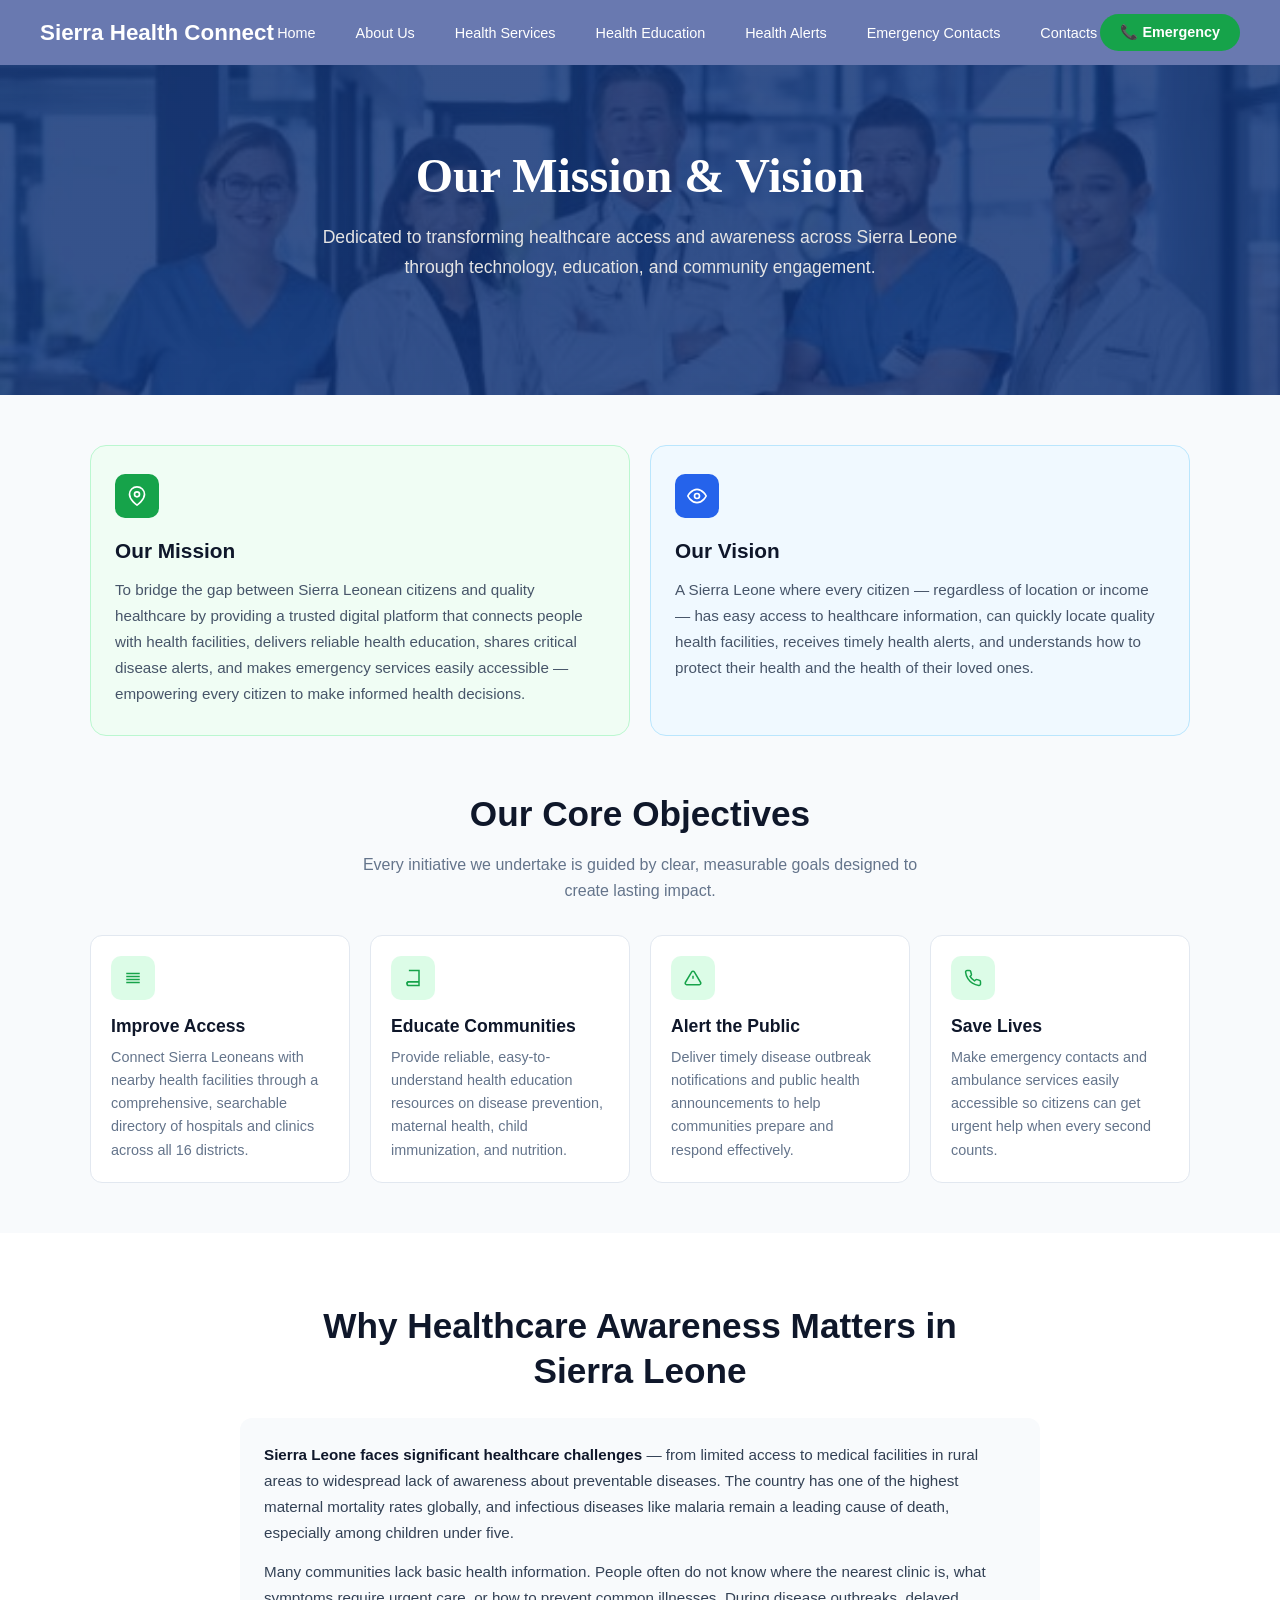
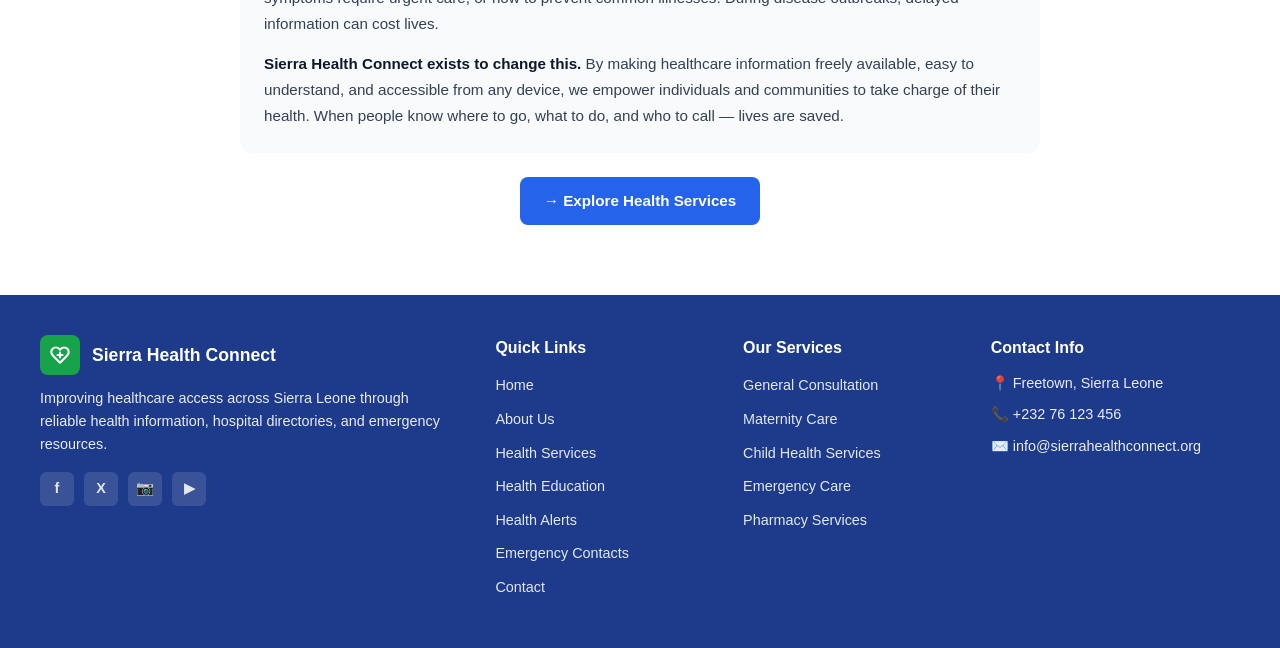
==== about.html @ 1f0c2585 "Full Website" ====
<!doctype html>
<html lang="en">
  <head>
    <meta charset="UTF-8" />
    <meta name="viewport" content="width=device-width, initial-scale=1.0" />
    <title>Health Services</title>
    <link rel="stylesheet" href="./css/about.css" />
  </head>
  <body>
    <header>
      <a class="logo" href="#">Sierra Health Connect</a>
      <ul>
        <li><a href="./index.html">Home</a></li>
        <li><a href="./about.html">About Us</a></li>
        <li class="hidden">
          <a href="./healthserices.html">Health Services</a>
        </li>
        <li class="hidden">
          <a href="./health-education.html">Health Education</a>
        </li>
        <li class="hidden"><a href="./health-alert.html">Health Alerts</a></li>
        <li class="hidden">
          <a href="./emergency.html">Emergency Contacts</a>
        </li>
        <li><a href="./contact.html">Contacts</a></li>
      </ul>
      <button type="button" class="let-talk">📞 Emergency</button>
    </header>

    <!-- HERO SECTION -->
    <section class="hero">
      <div class="Overlay"></div>

      <div class="content">
        <h1>Our Mission & Vision</h1>
        <p>
          Dedicated to transforming healthcare access and awareness across
          Sierra Leone <br />through technology, education, and community
          engagement.
        </p>
      </div>
    </section>

    <section class="about-section">
      <!-- Section 1: Mission & Vision -->
      <div class="mv-grid">
        <div class="mv-card mission">
          <div class="icon-box green">
            <svg
              width="20"
              height="20"
              viewBox="0 0 24 24"
              fill="none"
              stroke="currentColor"
              stroke-width="2"
            >
              <path d="M21 10c0 7-9 13-9 13s-9-6-9-13a9 9 0 0 1 18 0z" />
              <circle cx="12" cy="10" r="3" />
            </svg>
          </div>
          <h3>Our Mission</h3>
          <p>
            To bridge the gap between Sierra Leonean citizens and quality
            healthcare by providing a trusted digital platform that connects
            people with health facilities, delivers reliable health education,
            shares critical disease alerts, and makes emergency services easily
            accessible — empowering every citizen to make informed health
            decisions.
          </p>
        </div>

        <div class="mv-card vision">
          <div class="icon-box blue">
            <svg
              width="20"
              height="20"
              viewBox="0 0 24 24"
              fill="none"
              stroke="currentColor"
              stroke-width="2"
            >
              <path d="M1 12s4-8 11-8 11 8 11 8-4 8-11 8-11-8-11-8z" />
              <circle cx="12" cy="12" r="3" />
            </svg>
          </div>
          <h3>Our Vision</h3>
          <p>
            A Sierra Leone where every citizen — regardless of location or
            income — has easy access to healthcare information, can quickly
            locate quality health facilities, receives timely health alerts, and
            understands how to protect their health and the health of their
            loved ones.
          </p>
        </div>
      </div>

      <!-- Section 2: Core Objectives -->
      <div class="objectives">
        <div class="section-header">
          <h2>Our Core Objectives</h2>
          <p>
            Every initiative we undertake is guided by clear, measurable goals
            designed to create lasting impact.
          </p>
        </div>

        <div class="obj-grid">
          <div class="obj-card">
            <div class="icon-box green-light">
              <svg
                width="18"
                height="18"
                viewBox="0 0 24 24"
                fill="none"
                stroke="currentColor"
                stroke-width="2"
              >
                <path d="M21 10H3M21 6H3M21 14H3M21 18H3" />
              </svg>
            </div>
            <h4>Improve Access</h4>
            <p>
              Connect Sierra Leoneans with nearby health facilities through a
              comprehensive, searchable directory of hospitals and clinics
              across all 16 districts.
            </p>
          </div>

          <div class="obj-card">
            <div class="icon-box green-light">
              <svg
                width="18"
                height="18"
                viewBox="0 0 24 24"
                fill="none"
                stroke="currentColor"
                stroke-width="2"
              >
                <path d="M4 19.5A2.5 2.5 0 0 1 6.5 17H20" />
                <path d="M6.5 2H20v20H6.5a2.5 2.5 0 0 1 0-5H20" />
              </svg>
            </div>
            <h4>Educate Communities</h4>
            <p>
              Provide reliable, easy-to-understand health education resources on
              disease prevention, maternal health, child immunization, and
              nutrition.
            </p>
          </div>

          <div class="obj-card">
            <div class="icon-box green-light">
              <svg
                width="18"
                height="18"
                viewBox="0 0 24 24"
                fill="none"
                stroke="currentColor"
                stroke-width="2"
              >
                <path
                  d="M10.29 3.86L1.82 18a2 2 0 0 0 1.71 3h16.94a2 2 0 0 0 1.71-3L13.71 3.86a2 2 0 0 0-3.42 0z"
                />
                <line x1="12" y1="9" x2="12" y2="13" />
                <line x1="12" y1="17" x2="12.01" y2="17" />
              </svg>
            </div>
            <h4>Alert the Public</h4>
            <p>
              Deliver timely disease outbreak notifications and public health
              announcements to help communities prepare and respond effectively.
            </p>
          </div>

          <div class="obj-card">
            <div class="icon-box green-light">
              <svg
                width="18"
                height="18"
                viewBox="0 0 24 24"
                fill="none"
                stroke="currentColor"
                stroke-width="2"
              >
                <path
                  d="M22 16.92v3a2 2 0 0 1-2.18 2 19.79 19.79 0 0 1-8.63-3.07 19.5 19.5 0 0 1-6-6 19.79 19.79 0 0 1-3.07-8.67A2 2 0 0 1 4.11 2h3a2 2 0 0 1 2 1.72 12.84 12.84 0 0 0 .7 2.81 2 2 0 0 1-.45 2.11L8.09 9.91a16 16 0 0 0 6 6l1.27-1.27a2 2 0 0 1 2.11-.45 12.84 12.84 0 0 0 2.81.7A2 2 0 0 1 22 16.92z"
                />
              </svg>
            </div>
            <h4>Save Lives</h4>
            <p>
              Make emergency contacts and ambulance services easily accessible
              so citizens can get urgent help when every second counts.
            </p>
          </div>
        </div>
      </div>
    </section>

    <!-- Section 1: Why Healthcare Awareness Matters -->
    <section class="awareness-section">
      <h2>Why Healthcare Awareness Matters in Sierra Leone</h2>

      <div class="content-box">
        <p>
          <strong>Sierra Leone faces significant healthcare challenges</strong>
          — from limited access to medical facilities in rural areas to
          widespread lack of awareness about preventable diseases. The country
          has one of the highest maternal mortality rates globally, and
          infectious diseases like malaria remain a leading cause of death,
          especially among children under five.
        </p>

        <p>
          Many communities lack basic health information. People often do not
          know where the nearest clinic is, what symptoms require urgent care,
          or how to prevent common illnesses. During disease outbreaks, delayed
          information can cost lives.
        </p>

        <p>
          <strong>Sierra Health Connect exists to change this.</strong> By
          making healthcare information freely available, easy to understand,
          and accessible from any device, we empower individuals and communities
          to take charge of their health. When people know where to go, what to
          do, and who to call — lives are saved.
        </p>
      </div>

      <div class="cta-wrap">
        <a href="./health-serices.html" class="btn-explore"
          >→ Explore Health Services</a
        >
      </div>
    </section>

    <!-- Section 2: Footer -->
    <footer class="footer">
      <div class="footer-grid">
        <!-- Col 1: Brand -->
        <div class="footer-col">
          <div class="brand">
            <div class="logo-box">
              <svg
                xmlns="http://www.w3.org/2000/svg"
                width="20"
                height="20"
                viewBox="0 0 24 24"
                fill="none"
                stroke="white"
                stroke-width="2.5"
                stroke-linecap="round"
                stroke-linejoin="round"
              >
                <path
                  d="M20.84 4.61a5.5 5.5 0 0 0-7.78 0L12 5.67l-1.06-1.06a5.5 5.5 0 0 0-7.78 7.78l1.06 1.06L12 21.23l7.78-7.78 1.06-1.06a5.5 5.5 0 0 0 0-7.78z"
                />
                <path d="M9 12h6M12 9v6" />
              </svg>
            </div>
            <h3>Sierra Health Connect</h3>
          </div>

          <p class="tagline">
            Improving healthcare access across Sierra Leone through reliable
            health information, hospital directories, and emergency resources.
          </p>

          <div class="socials">
            <a href="#" aria-label="Facebook">f</a>
            <a href="#" aria-label="X">X</a>
            <a href="#" aria-label="Instagram">📷</a>
            <a href="#" aria-label="YouTube">▶</a>
          </div>
        </div>

        <!-- Col 2: Quick Links -->
        <div class="footer-col">
          <h4>Quick Links</h4>
          <ul>
            <li><a href="#">Home</a></li>
            <li><a href="#">About Us</a></li>
            <li><a href="#">Health Services</a></li>
            <li><a href="#">Health Education</a></li>
            <li><a href="#">Health Alerts</a></li>
            <li><a href="#">Emergency Contacts</a></li>
            <li><a href="#">Contact</a></li>
          </ul>
        </div>

        <!-- Col 3: Services -->
        <div class="footer-col">
          <h4>Our Services</h4>
          <ul>
            <li><a href="#">General Consultation</a></li>
            <li><a href="#">Maternity Care</a></li>
            <li><a href="#">Child Health Services</a></li>
            <li><a href="#">Emergency Care</a></li>
            <li><a href="#">Pharmacy Services</a></li>
          </ul>
        </div>

        <!-- Col 4: Contact -->
        <div class="footer-col">
          <h4>Contact Info</h4>
          <ul class="contact-list">
            <li>📍 Freetown, Sierra Leone</li>
            <li>📞 +232 76 123 456</li>
            <li>✉️ info@sierrahealthconnect.org</li>
          </ul>
        </div>
      </div>
    </footer>
  </body>
</html>
---- css/about.css ----
* {
  padding: 0;
  margin: 0;
  box-sizing: border-box;
}

html {
  font-size: 16px;
}

body {
  font-size: 1rem;
  font-family: "Segoe UI", Tahoma, Geneva, Verdana, sans-serif;
  line-height: 1.6;
  color: #333;
}

a {
  text-decoration: none;
  color: inherit;
}

ul li {
  list-style: none;
}

.container {
  max-width: 1200px;
  margin: 0 auto;
  padding: 0 20px;
}

/* HEADER  */
header {
  display: flex;
  justify-content: space-between;
  padding: 12px 20px;
  align-items: center;
  background: rgba(97, 114, 172, 0.95);
  z-index: 99;
  position: sticky;
  top: 0;
  backdrop-filter: blur(8px);
}

header ul {
  display: flex;
  gap: 20px;
  align-items: center;
}

header a {
  color: white;
  font-size: 0.9rem;
}

header .let-talk {
  padding: 8px 16px;
  border-radius: 50px;
  border: none;
  color: white;
  background: #16a34a;
  font-size: 0.8rem;
  font-weight: 600;
  cursor: pointer;
  transition: background 0.2s;
}

header .let-talk:hover {
  background: #15803d;
}

.logo {
  font-size: 1.2rem;
  font-weight: 700;
  color: white;
}

.hidden {
  display: none;
}

/* HERO SECTION */
.hero {
  position: relative;
  padding: 60px 20px;
  text-align: center;
  background:
    linear-gradient(rgba(18, 52, 119, 0.85), rgba(18, 52, 119, 0.85)),
    url("../images/Doctors.jpeg") center/cover no-repeat;
  color: #ffffff;
  overflow: hidden;
}

.content {
  position: relative;
  z-index: 2;
  max-width: 700px;
  margin: 0 auto;
}

.badge {
  display: inline-flex;
  align-items: center;
  gap: 8px;
  padding: 10px 18px;
  border: 1px solid rgba(71, 255, 88, 0.4);
  background: rgba(71, 255, 88, 0.1);
  color: #b8ddb2;
  border-radius: 40px;
  margin-bottom: 24px;
  font-size: 0.85rem;
  font-weight: 500;
}

h1 {
  color: #fff;
  font-size: 32px;
  line-height: 1.3;
  font-family: Georgia, serif;
  margin-bottom: 16px;
}

.content p {
  color: #e4e4e4;
  font-size: 16px;
  line-height: 1.7;
  margin-bottom: 32px;
}

/* ABOUT SECTION */
.about-section {
  padding: 50px 20px;
  background: #f8fafc;
  font-family: "Inter", "Segoe UI", sans-serif;
}

/* Mission + Vision Grid */
.mv-grid {
  display: grid;
  grid-template-columns: 1fr;
  gap: 20px;
  max-width: 1100px;
  margin: 0 auto 50px;
}

.mv-card {
  padding: 28px 24px;
  border-radius: 16px;
  border: 1px solid #e2e8f0;
}

.mv-card.mission {
  background: #f0fdf4;
  border-color: #bbf7d0;
}

.mv-card.vision {
  background: #f0f9ff;
  border-color: #bae6fd;
}

.icon-box {
  width: 44px;
  height: 44px;
  border-radius: 10px;
  display: flex;
  align-items: center;
  justify-content: center;
  margin-bottom: 16px;
  font-size: 1.2rem;
}

.icon-box.green {
  background: #16a34a;
  color: white;
}

.icon-box.blue {
  background: #2563eb;
  color: white;
}

.mv-card h3 {
  margin: 0 0 10px 0;
  font-size: 1.3rem;
  font-weight: 700;
  color: #0f172a;
}

.mv-card p {
  margin: 0;
  font-size: 0.95rem;
  line-height: 1.7;
  color: #475569;
}

/* CORE OBJECTIVES SECTION */
.objectives {
  max-width: 1100px;
  margin: 0 auto;
}

.section-header {
  text-align: center;
  margin-bottom: 32px;
}

.section-header h2 {
  font-size: 28px;
  font-weight: 700;
  color: #0f172a;
  margin: 0 0 10px 0;
}

.section-header p {
  font-size: 1rem;
  color: #64748b;
  max-width: 600px;
  margin: 0 auto;
  line-height: 1.6;
}

.obj-grid {
  display: grid;
  grid-template-columns: 1fr;
  gap: 16px;
}

.obj-card {
  background: #ffffff;
  padding: 20px;
  border-radius: 12px;
  border: 1px solid #e2e8f0;
  transition:
    transform 0.2s,
    box-shadow 0.2s;
}

.obj-card:hover {
  transform: translateY(-4px);
  box-shadow: 0 8px 20px rgba(0, 0, 0, 0.06);
}

.icon-box.green-light {
  background: #dcfce7;
  color: #16a34a;
  margin-bottom: 12px;
}

.obj-card h4 {
  margin: 0 0 6px 0;
  font-size: 1.1rem;
  font-weight: 700;
  color: #0f172a;
}

.obj-card p {
  margin: 0;
  font-size: 0.9rem;
  line-height: 1.6;
  color: #64748b;
}

/* AWARENESS SECTION */
.awareness-section {
  padding: 50px 20px;
  background: #ffffff;
  font-family: "Inter", "Segoe UI", sans-serif;
  text-align: center;
}

.awareness-section h2 {
  font-size: 1.8rem;
  font-weight: 700;
  color: #0f172a;
  margin: 0 auto 24px;
  max-width: 700px;
  line-height: 1.3;
}

.content-box {
  background: #f8fafc;
  border-radius: 12px;
  padding: 24px;
  max-width: 800px;
  margin: 0 auto 24px;
  text-align: left;
}

.content-box p {
  font-size: 0.95rem;
  line-height: 1.7;
  color: #334155;
  margin: 0 0 14px 0;
}

.content-box p:last-child {
  margin-bottom: 0;
}

.content-box strong {
  color: #0f172a;
  font-weight: 600;
}

.cta-wrap {
  text-align: center;
}

.btn-explore {
  display: inline-flex;
  align-items: center;
  gap: 8px;
  padding: 12px 24px;
  background: #2563eb;
  color: #ffffff;
  border-radius: 8px;
  font-size: 0.95rem;
  font-weight: 600;
  text-decoration: none;
  transition:
    background 0.2s,
    transform 0.2s;
}

.btn-explore:hover {
  background: #1d4ed8;
  transform: translateY(-2px);
}

/* FOOTER */
.footer {
  background: #1e3a8a;
  color: #ffffff;
  padding: 40px 20px;
  font-family: "Inter", "Segoe UI", sans-serif;
}

.footer-grid {
  display: grid;
  grid-template-columns: 1fr;
  gap: 32px;
  max-width: 1200px;
  margin: 0 auto;
}

.brand {
  display: flex;
  align-items: center;
  gap: 12px;
  margin-bottom: 12px;
}

.logo-box {
  width: 40px;
  height: 40px;
  background: #16a34a;
  border-radius: 8px;
  display: flex;
  align-items: center;
  justify-content: center;
  flex-shrink: 0;
}

.brand h3 {
  margin: 0;
  font-size: 1.1rem;
  font-weight: 700;
}

.tagline {
  font-size: 0.9rem;
  line-height: 1.6;
  opacity: 0.9;
  margin: 0 0 16px 0;
}

.socials {
  display: flex;
  gap: 10px;
}

.socials a {
  width: 34px;
  height: 34px;
  background: rgba(255, 255, 255, 0.12);
  border-radius: 6px;
  display: flex;
  align-items: center;
  justify-content: center;
  color: #fff;
  font-weight: 700;
  font-size: 0.9rem;
  transition: background 0.2s;
}

.socials a:hover {
  background: rgba(255, 255, 255, 0.2);
}

.footer-col h4 {
  margin: 0 0 12px 0;
  font-size: 1rem;
  font-weight: 700;
}

.footer-col ul {
  list-style: none;
  padding: 0;
  margin: 0;
}

.footer-col li {
  margin-bottom: 8px;
}

.footer-col a {
  color: #e2e8f0;
  text-decoration: none;
  font-size: 0.9rem;
  transition: color 0.2s;
}

.footer-col a:hover {
  color: #ffffff;
  text-decoration: underline;
}

.contact-list li {
  display: flex;
  align-items: center;
  gap: 8px;
  font-size: 0.9rem;
  opacity: 0.9;
}

/* TABLET VIEW */
@media only screen and (min-width: 768px) {
  h1 {
    font-size: 2.5rem;
  }

  .hidden {
    display: inline;
  }

  .hero {
    padding: 80px 24px;
  }

  .mv-grid {
    grid-template-columns: 1fr 1fr;
  }

  .obj-grid {
    grid-template-columns: repeat(2, 1fr);
    gap: 20px;
  }

  .footer-grid {
    grid-template-columns: 1fr 1fr;
    gap: 32px;
  }

  .section-header h2 {
    font-size: 2rem;
  }

  .awareness-section h2 {
    font-size: 2rem;
  }
}

/* DESKTOP VIEW */
@media only screen and (min-width: 992px) {
  header {
    padding: 14px 40px;
  }

  header ul {
    gap: 40px;
  }

  header .let-talk {
    padding: 10px 20px;
    font-size: 0.9rem;
  }

  .logo {
    font-size: 1.4rem;
  }

  h1 {
    font-size: 3rem;
  }

  .content p {
    font-size: 1.1rem;
  }

  .obj-grid {
    grid-template-columns: repeat(4, 1fr);
  }

  .footer-grid {
    grid-template-columns: 2fr 1fr 1fr 1.2fr;
    gap: 40px;
  }

  .section-header h2 {
    font-size: 2.2rem;
  }

  .awareness-section {
    padding: 70px 24px;
  }

  .awareness-section h2 {
    font-size: 2.2rem;
  }
}
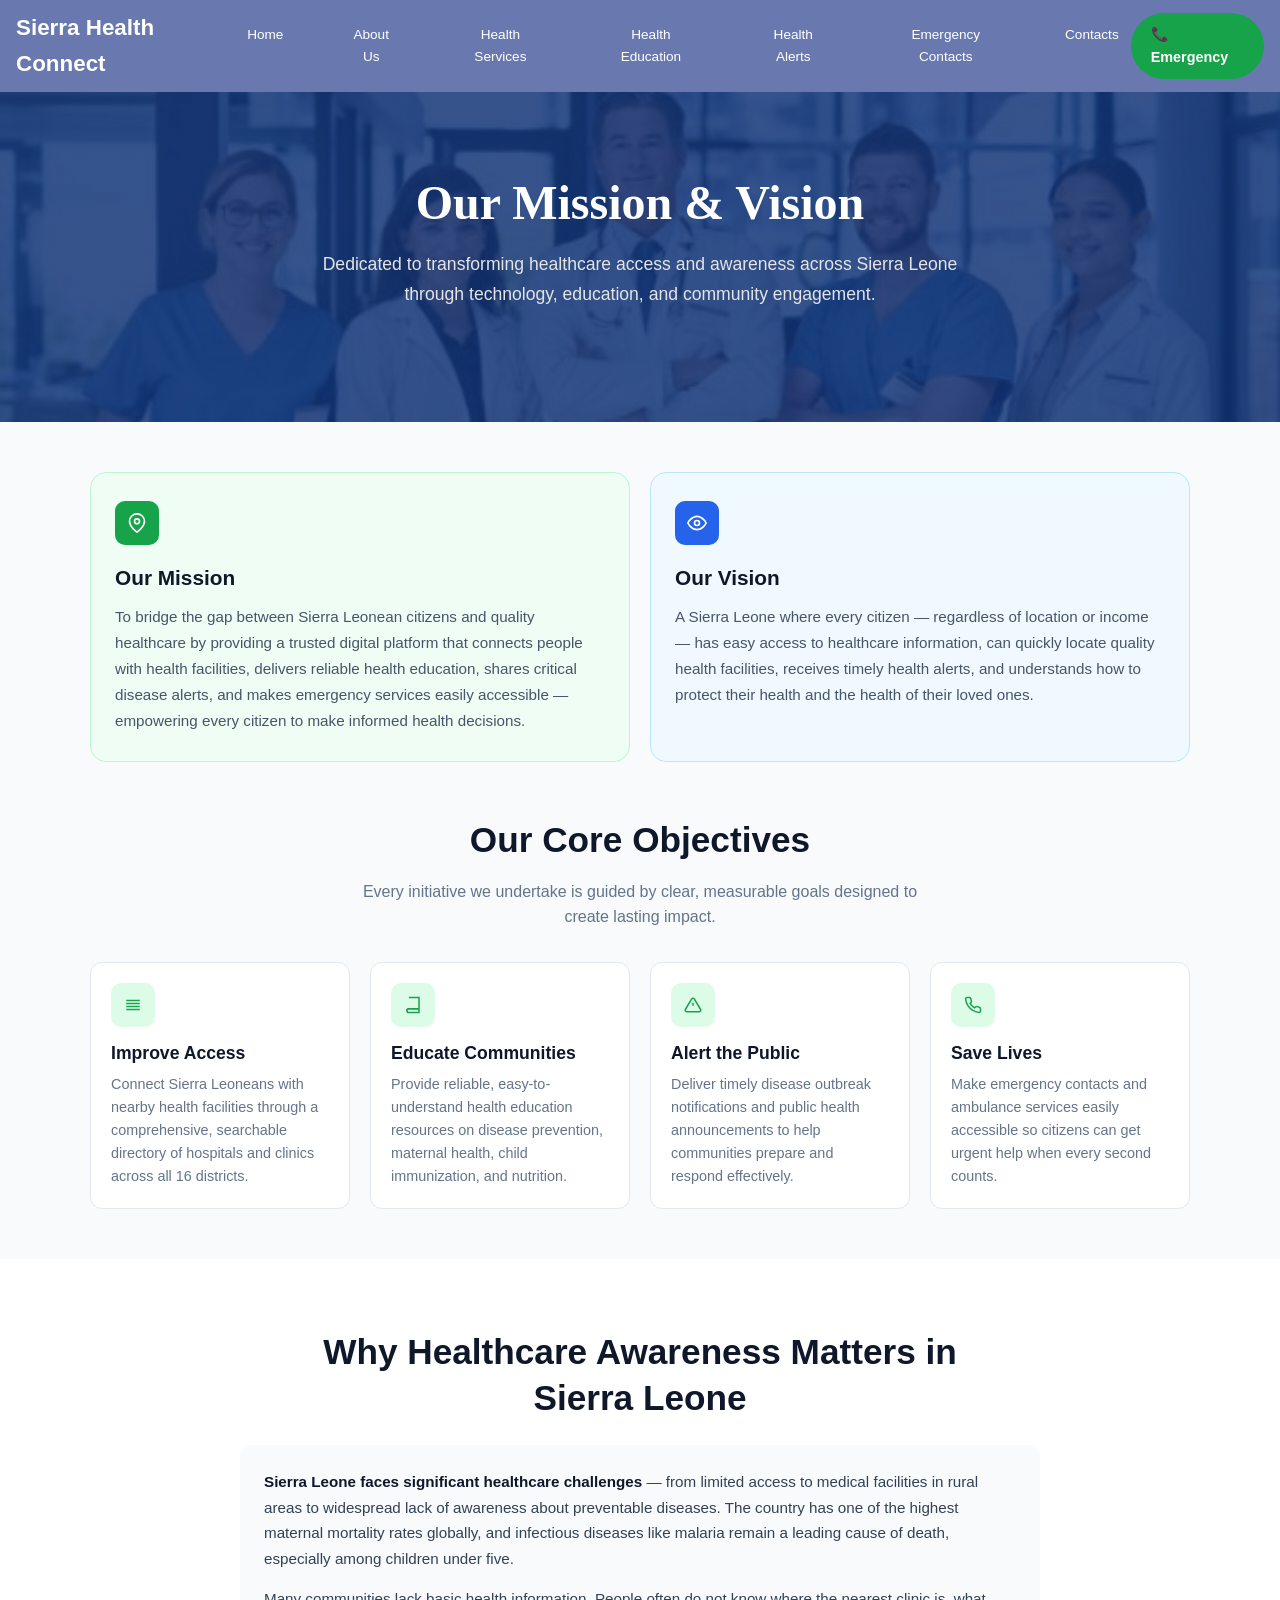
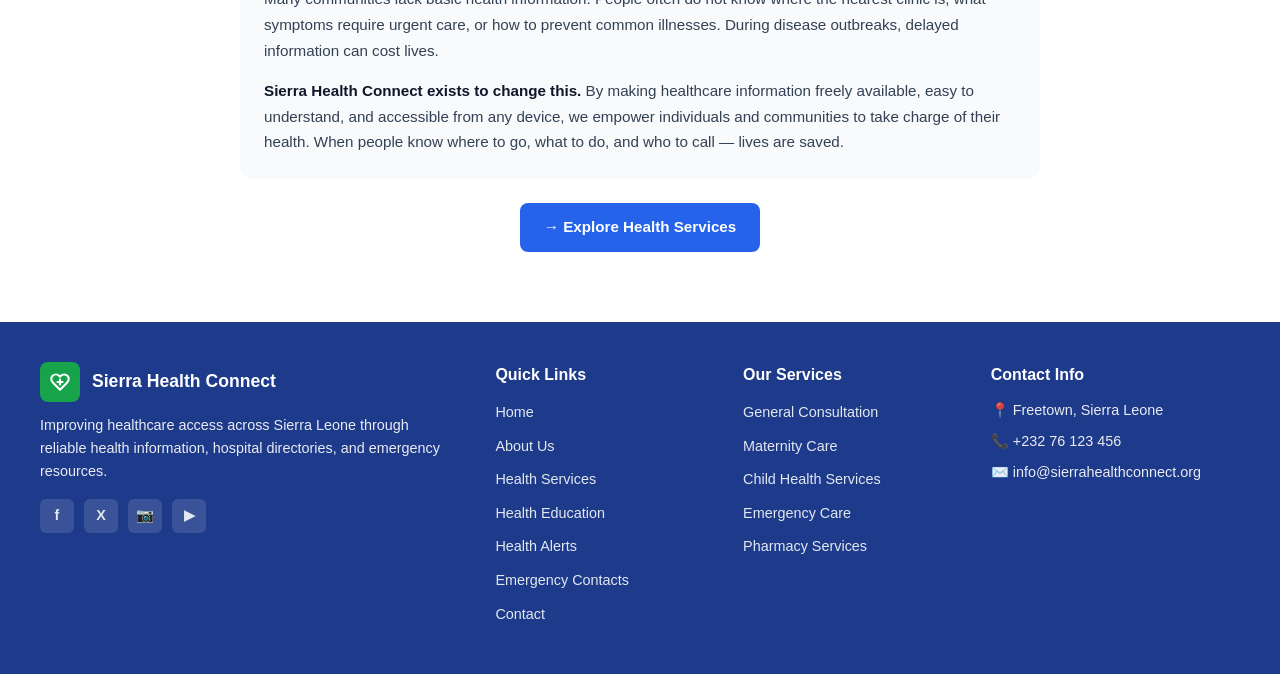
==== commit aebb5e68: "Cheking" ====
--- a/about.html
+++ b/about.html
@@ -8,23 +8,23 @@
   </head>
   <body>
     <header>
-      <a class="logo" href="#">Sierra Health Connect</a>
+      <a class="logo" href="./index.html">Sierra Health Connect</a>
+      <input type="checkbox" id="menu-toggle" class="menu-toggle" />
+      <label for="menu-toggle" class="hamburger">
+        <span></span>
+        <span></span>
+        <span></span>
+      </label>
       <ul>
         <li><a href="./index.html">Home</a></li>
         <li><a href="./about.html">About Us</a></li>
-        <li class="hidden">
-          <a href="./healthserices.html">Health Services</a>
-        </li>
-        <li class="hidden">
-          <a href="./health-education.html">Health Education</a>
-        </li>
-        <li class="hidden"><a href="./health-alert.html">Health Alerts</a></li>
-        <li class="hidden">
-          <a href="./emergency.html">Emergency Contacts</a>
-        </li>
+        <li><a href="./healthserices.html">Health Services</a></li>
+        <li><a href="./health-education.html">Health Education</a></li>
+        <li><a href="./health-alert.html">Health Alerts</a></li>
+        <li><a href="./emergency.html">Emergency Contacts</a></li>
         <li><a href="./contact.html">Contacts</a></li>
       </ul>
-      <button type="button" class="let-talk">📞 Emergency</button>
+      <a href="./emergency.html" class="let-talk">📞 Emergency</a>
     </header>
 
     <!-- HERO SECTION -->
@@ -228,7 +228,7 @@
       </div>
 
       <div class="cta-wrap">
-        <a href="./health-serices.html" class="btn-explore"
+        <a href="./healthserices.html" class="btn-explore"
           >→ Explore Health Services</a
         >
       </div>
--- a/css/about.css
+++ b/css/about.css
@@ -34,50 +34,124 @@
 header {
   display: flex;
   justify-content: space-between;
-  padding: 12px 20px;
+  padding: 10px 16px;
   align-items: center;
   background: rgba(97, 114, 172, 0.95);
-  z-index: 99;
+  z-index: 999;
   position: sticky;
   top: 0;
   backdrop-filter: blur(8px);
 }
 
+.logo {
+  font-size: 1rem;
+  font-weight: 700;
+  color: white;
+  z-index: 1001;
+}
+
+/* Hide checkbox toggle */
+.menu-toggle {
+  display: none;
+}
+
+/* Hamburger button styling */
+.hamburger {
+  display: flex;
+  flex-direction: column;
+  justify-content: space-between;
+  width: 20px;
+  height: 14px;
+  cursor: pointer;
+  z-index: 1001;
+  margin-left: 10px;
+}
+
+.hamburger span {
+  display: block;
+  height: 2px;
+  width: 100%;
+  background-color: white;
+  border-radius: 2px;
+  transition: all 0.3s ease;
+}
+
+/* Mobile Nav Menu styles */
 header ul {
   display: flex;
-  gap: 20px;
-  align-items: center;
-}
-
-header a {
+  flex-direction: column;
+  position: absolute;
+  top: 100%;
+  left: 0;
+  width: 100%;
+  background: rgba(97, 114, 172, 0.98);
+  backdrop-filter: blur(15px);
+  padding: 15px 0;
+  gap: 0;
+  box-shadow: 0 10px 15px rgba(0, 0, 0, 0.1);
+  transform: translateY(-150%);
+  opacity: 0;
+  visibility: hidden;
+  transition: all 0.4s ease;
+  z-index: 1000;
+}
+
+header ul li {
+  width: 100%;
+  text-align: center;
+}
+
+header ul li a {
+  display: block;
+  padding: 10px 20px;
   color: white;
   font-size: 0.9rem;
+  font-weight: 500;
+  transition: background 0.2s;
+  width: 100%;
+}
+
+header ul li a:hover {
+  background: rgba(255, 255, 255, 0.1);
+}
+
+/* Toggled State */
+.menu-toggle:checked ~ ul {
+  transform: translateY(0);
+  opacity: 1;
+  visibility: visible;
+}
+
+/* Hamburger Animation */
+.menu-toggle:checked ~ .hamburger span:nth-child(1) {
+  transform: translateY(6px) rotate(45deg);
+}
+
+.menu-toggle:checked ~ .hamburger span:nth-child(2) {
+  opacity: 0;
+}
+
+.menu-toggle:checked ~ .hamburger span:nth-child(3) {
+  transform: translateY(-6px) rotate(-45deg);
 }
 
 header .let-talk {
-  padding: 8px 16px;
+  display: inline-block;
+  padding: 6px 12px;
   border-radius: 50px;
   border: none;
   color: white;
   background: #16a34a;
-  font-size: 0.8rem;
+  font-size: 0.75rem;
   font-weight: 600;
   cursor: pointer;
   transition: background 0.2s;
+  z-index: 1001;
+  text-decoration: none;
 }
 
 header .let-talk:hover {
   background: #15803d;
-}
-
-.logo {
-  font-size: 1.2rem;
-  font-weight: 700;
-  color: white;
-}
-
-.hidden {
-  display: none;
 }
 
 /* HERO SECTION */
@@ -441,9 +515,7 @@
     font-size: 2.5rem;
   }
 
-  .hidden {
-    display: inline;
-  }
+
 
   .hero {
     padding: 80px 24px;
@@ -473,16 +545,40 @@
 }
 
 /* DESKTOP VIEW */
-@media only screen and (min-width: 992px) {
-  header {
-    padding: 14px 40px;
+  .hamburger {
+    display: none;
   }
 
   header ul {
+    position: static;
+    flex-direction: row;
+    width: auto;
+    background: transparent;
+    padding: 0;
+    box-shadow: none;
+    transform: none;
+    opacity: 1;
+    visibility: visible;
     gap: 40px;
+    backdrop-filter: none;
+  }
+
+  header ul li {
+    width: auto;
+  }
+
+  header ul li a {
+    padding: 6px 12px;
+    font-size: 0.85rem;
+    border-radius: 4px;
+  }
+
+  header ul li a:hover {
+    background: rgba(255, 255, 255, 0.15);
   }
 
   header .let-talk {
+    display: inline-block;
     padding: 10px 20px;
     font-size: 0.9rem;
   }
